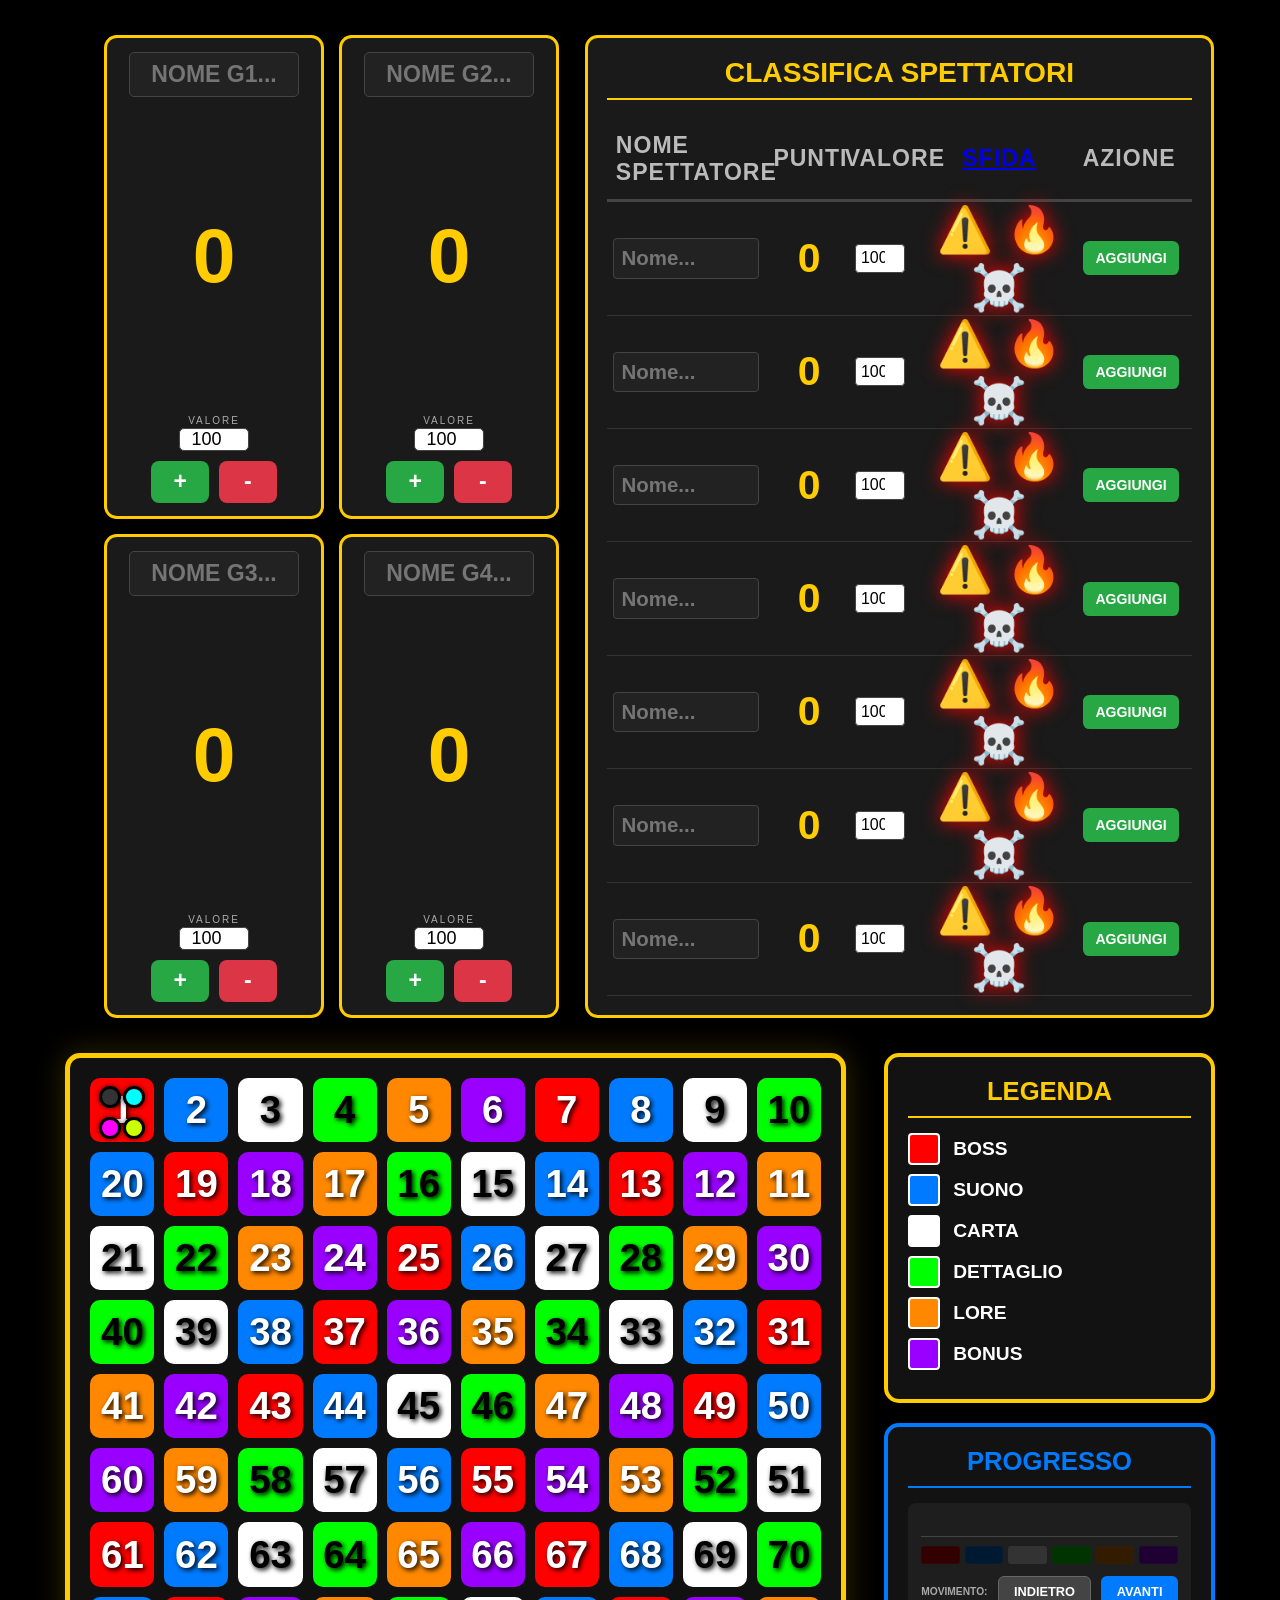
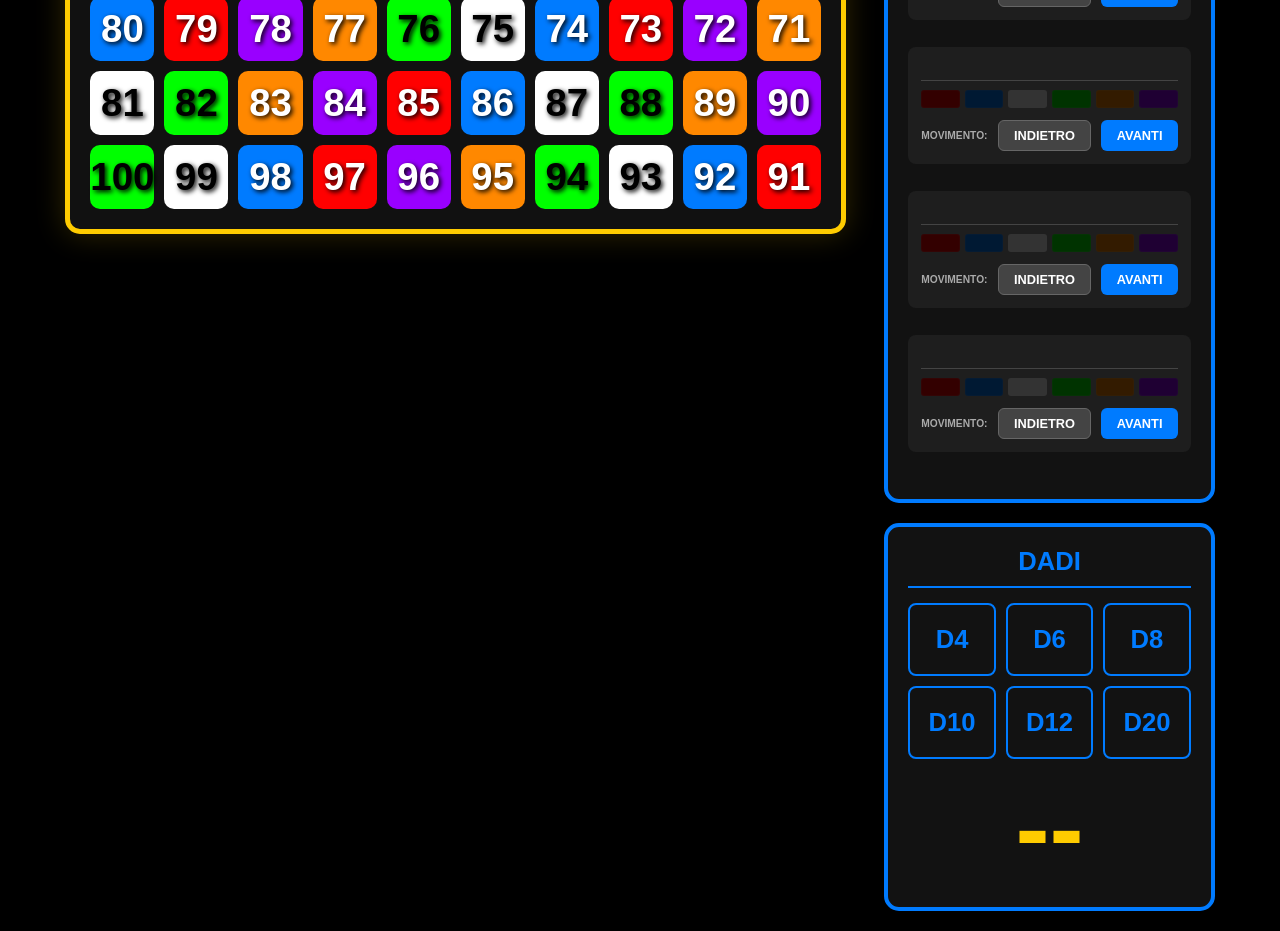
==== fase5.html @ 9b641a13 "FASE 5 1.0" ====
<!DOCTYPE html>
<html lang="en">
<head>
    <meta charset="UTF-8">
    <meta name="viewport" content="width=device-width, initial-scale=1.0">
    <title>Fase 5</title>
    <link rel="stylesheet" href="css/styles5.css">
</head>
<body style="
    /* 1. Zoomiamo l'immagine per dargli aria ai lati */
    background-size: 150%; 
    /* 2. Fissiamo l'immagine in BASSO così i personaggi non spariscono sotto il bordo */
    background-position: center bottom; 
    background-attachment: fixed; 
    background-repeat: no-repeat;
    background-color: #000;
    margin: 0; 
    padding: 0;
">
<div style="display: flex; justify-content: flex-start; align-items: flex-start; gap: 20px; margin: 0 auto; padding: 15px; width: 98%;">
    
     <div style="display: flex; justify-content: center; align-items: stretch; gap: 2vw; margin: 0 auto; width: 98%; padding-left: 5vw; padding-top: 20px;">
    
    <div style="display: grid; grid-template-columns: repeat(2, 1fr); gap: 15px; flex-shrink: 0;">
        <script>
            for(let i=1; i<=4; i++) {
                document.write(`
                    <div style="text-align: center; background: #1a1a1a; border: 0.3vw solid #ffcc00; padding: 1.5vh 1vw; border-radius: 1vw; width: 17vw; min-width: 220px; display: flex; flex-direction: column; justify-content: space-between; align-items: center; box-shadow: 0 0 15px rgba(0,0,0,0.5);">
                        
                        <div style="width: 100%;">
                            <input type="text" id="nomeG${i}" oninput="salvaNomi()" placeholder="NOME G${i}..." style="width: 90%; background: #222; color: #ffcc00; border: 1px solid #444; text-align: center; font-weight: bold; text-transform: uppercase; border-radius: 5px; padding: 8px; font-size: clamp(20px, 1.8vw, 36px);">
                        </div>
                        
                        <div id="punti${i}" style="font-size: clamp(50px, 6vw, 100px); color: #ffcc00; font-weight: bold; margin: 1vh 0;">0</div>
                        
                        <div style="width: 100%;">
                            <div style="color: #aaa; font-size: clamp(10px, 0.7vw, 16px); margin-bottom: 2px; letter-spacing: 2px;">VALORE</div>
                            <input type="number" id="val${i}" value="100" style="width: 5vw; min-width: 70px; font-size: clamp(18px, 1.3vw, 30px); text-align: center; margin-bottom: 10px; border-radius: 5px; border: 1px solid #444; background: white;">
                            
                            <div style="display: flex; justify-content: center; gap: 0.8vw;">
                                <button onclick="modificaPunti(${i}, 'piu')" style="background: #28a745; color: white; border: none; padding: 0.8vh 0; width: 4.5vw; min-width: 50px; cursor: pointer; font-size: clamp(18px, 1.8vw, 35px); font-weight: bold; border-radius: 8px;">+</button>
                                <button onclick="modificaPunti(${i}, 'meno')" style="background: #dc3545; color: white; border: none; padding: 0.8vh 0; width: 4.5vw; min-width: 50px; cursor: pointer; font-size: clamp(18px, 1.8vw, 35px); font-weight: bold; border-radius: 8px;">-</button>
                            </div>
                        </div>
                    </div>
                `);
            }
        </script>
    </div> 

<div style="background: #1a1a1a; border: 0.3vw solid #ffcc00; border-radius: 1vw; padding: 1.5vw; flex-grow: 1; font-family: sans-serif; box-shadow: 0 0 20px rgba(0,0,0,0.5); overflow: hidden; display: flex; flex-direction: column; margin-right: 2vw;">
        <div style="color: #ffcc00; font-size: clamp(22px, 2.2vw, 45px); font-weight: bold; text-align: center; margin-bottom: 2vh; border-bottom: 0.2vw solid #ffcc00; text-transform: uppercase; padding-bottom: 1vh;">
            Classifica Spettatori
        </div>
        
        <table style="width: 100%; color: white; border-collapse: collapse; table-layout: fixed;">
            <thead>
                <tr style="font-size: clamp(20px, 1.8vw, 32px); border-bottom: 3px solid #444; color: #bbb; text-transform: uppercase; letter-spacing: 1px;">
                    <th style="text-align: left; padding: 1.5vh 1vh; width: 35%;">NOME SPETTATORE</th>
                    <th style="text-align: center; width: 15%;">PUNTI</th>
                    <th style="text-align: center; width: 15%;">VALORE</th>
                    <th style="text-align: center; width: 35%;"><a href="trappola.html">SFIDA</a></th> 
                    <th style="text-align: right; padding-right: 1.5vw; width: 23%;">AZIONE</th>
                </tr>
            </thead>
            <tbody>
                <script>
                    for(let i=1; i<=7; i++) {
                        document.write(`
                            <tr style="border-bottom: 1px solid #333;">
                                <td style="padding: 1.2vh 0.5vw;">
                                    <input type="text" id="nomeS${i}" oninput="salvaNomi()" placeholder="Nome..." style="width: 95%; background: #222; color: white; border: 1px solid #444; padding: 0.8vh; font-weight: 900; border-radius: 0.3vw; font-size: clamp(18px, 1.6vw, 36px);">
                                </td>
                                <td id="puntiS${i}" style="text-align: center; font-weight: bold; color: #ffcc00; font-size: clamp(30px, 3.2vw, 65px); line-height: 1.2;">0</td>
                                <td style="text-align: center;">
                                    <input type="number" id="valS${i}" value="100" style="width: 70%; max-width: 100px; font-size: clamp(16px, 1.2vw, 26px); text-align: center; padding: 0.5vh; border-radius: 0.3vw; border: 1px solid #444; background: white; color: black;">
                                </td>
                               <td style="text-align: center;">
    <div style="display: flex; justify-content: center; gap: 1vw; padding: 5px 0; flex-wrap: wrap;">
        <span onclick="this.style.opacity='0.2'; this.style.filter='grayscale(1) shadow(0 0 0 transparent)';" 
                                          style="font-size: clamp(35px, 3.5vw, 65px); cursor: pointer; filter: drop-shadow(0 0 10px red); display: inline-block; transition: all 0.3s; line-height: 1;">
                                        ⚠️
                                    </span>
        <span onclick="this.style.opacity='0.2'; this.style.filter='grayscale(1) shadow(0 0 0 transparent)';" 
                                          style="font-size: clamp(35px, 3.5vw, 65px); cursor: pointer; filter: drop-shadow(0 0 10px red); display: inline-block; transition: all 0.3s; line-height: 1;">
                                        🔥
                                    </span>
        <span onclick="this.style.opacity='0.2'; this.style.filter='grayscale(1) shadow(0 0 0 transparent)';" 
                                          style="font-size: clamp(35px, 3.5vw, 65px); cursor: pointer; filter: drop-shadow(0 0 10px red); display: inline-block; transition: all 0.3s; line-height: 1;">
                                        ☠️
                                    </span>
    </div>
</td>
                                <td style="text-align: right; padding: 1vh 1vw 1vh 0;">
                                    <button onclick="modificaPuntiSpettatore(${i})" style="background: #28a745; color: white; border: none; padding: 1vh 0; cursor: pointer; font-weight: bold; font-size: clamp(14px, 1.1vw, 22px); border-radius: 0.5vw; width: 100%; max-width: 160px; transition: 0.2s;">
                                        AGGIUNGI
                                    </button>
                                </td>
                            </tr>
                        `);
                    }
                </script>
            </tbody>
        </table>
    </div>
</div>
</div>

<div class="main-wrapper">
    <div id="tabellone" class="container-labirinto"></div>

    <div class="sidebar-destra">
        <div class="box-stile legenda-box">
            <h2 style="color: #ffcc00; text-align: center; margin-bottom: 15px; border-bottom: 2px solid #ffcc00;">LEGENDA</h2>
            <div id="area-legenda"></div>
        </div>

        <div class="box-stile giocatori-box">
            <h2 style="color: #007bff; text-align: center; margin-bottom: 15px; border-bottom: 2px solid #007bff;">PROGRESSO</h2>
            <div id="area-progresso"></div>
        </div>

        <div class="box-stile dadi-box">
            <h2 style="color: #007bff; text-align: center; margin-bottom: 15px; border-bottom: 2px solid #007bff;">DADI</h2>
            <div class="grid-dadi">
                <button onclick="lanciaDado(4, this)" class="btn-dado">D4</button>
                <button onclick="lanciaDado(6, this)" class="btn-dado">D6</button>
                <button onclick="lanciaDado(8, this)" class="btn-dado">D8</button>
                <button onclick="lanciaDado(10, this)" class="btn-dado">D10</button>
                <button onclick="lanciaDado(12, this)" class="btn-dado">D12</button>
                <button onclick="lanciaDado(20, this)" class="btn-dado">D20</button>
            </div>
            <div id="risultato-dado" style="font-size: 80px; color: #ffcc00; text-align: center; margin-top: 10px;">--</div>
        </div>
    </div>
</div>

<div id="quiz-overlay">
    <div class="quiz-content">
        <h1 id="categoria-titolo">CATEGORIA</h1>
        <hr class="divider">
        
        <!-- TESTO DOMANDA -->
        <p id="testo-domanda" style="margin-bottom: 10px;"></p>
        
        <!-- RECINTO PER L'IMMAGINE: impedisce il collasso -->
        <div style="width: 100%; max-height: 50vh; display: flex; justify-content: center; align-items: center; overflow: hidden; margin-bottom: 15px;">
            <img id="immagine-domanda" src="" 
                 style="display:none; 
                        max-width: 100%; 
                        max-height: 50vh; 
                        object-fit: contain; 
                        border-radius: 8px; 
                        border: 2px solid #ffcc00;">
        </div>

        <!-- AREA RISPOSTA -->
        <div id="area-risposta" style="display:none; width: 100%; margin: 10px 0; font-weight: bold;"></div>

        <div class="quiz-footer">
            <button class="btn-mostra" onclick="mostraRisposta()">Mostra Risposta</button>
            <button class="btn-chiudi" onclick="chiudiQuiz()">Chiudi</button>
        </div>
    </div>
</div>

<div></div>
<div></div>
<div></div>
<script>
// --- 1. DATI E STATO INIZIALE ---
// Carica punti, nomi E posizioni salvate
let punteggi = JSON.parse(localStorage.getItem('puntiG')) || [0, 0, 0, 0];
let puntiSpettatori = JSON.parse(localStorage.getItem('puntiS')) || [0, 0, 0, 0, 0, 0, 0];
let nomiG = JSON.parse(localStorage.getItem('nomiG')) || ["", "", "", ""];
let nomiS = JSON.parse(localStorage.getItem('nomiS')) || ["", "", "", "", "", "", ""];
let posizioniAttuali = JSON.parse(localStorage.getItem('posTabellone')) || { 1: 1, 2: 1, 3: 1, 4: 1 };

const categorie = [
    { nome: 'BOSS', colore: '#ff0000', classe: 'cat-storia' },
    { nome: 'SUONO', colore: '#007bff', classe: 'cat-boss' },
    { nome: 'CARTA', colore: '#ffffff', classe: 'cat-oggetti' },
    { nome: 'DETTAGLIO', colore: '#00ff00', classe: 'cat-mappe' },
    { nome: 'LORE', colore: '#ff8800', classe: 'cat-lore' },
    { nome: 'BONUS', colore: '#9900ff', classe: 'cat-bonus' }
];

const coloriPedine = {
    1: '#333333', // Grigio scuro
    2: '#00ffff', // Ciano
    3: '#ff00ff', // Magenta
    4: '#ccff00'  // Lime
};

const databaseDomande = {
    // Casella 1: Categoria generica (mostrerà immagini/1.jpg)
    1: { q: "Chi è questo personaggio?", a: "Makoto Yuki" }, 

    // Casella 2: Categoria SUONO (riprodurrà audio/2.mp3)
    2: { q: "", a: "Street Fighter", audio: "audio/sf.mp3" },

    // Esempio con percorso personalizzato (se non vuoi usare i numeri)
    3: { q: "Chi è il cane?", a: "Koromaru", img: "immagini/koro.jpg" },
    
    // Casella 4: Altro suono specifico
    4: { q: "", a: "Your Name", img: "immagini/yn.PNG" },
    5: { q: "Cosa senti?", a: "Effetto Evoker", audio: "audio/evoker.mp3" },
    6: { q: "Cosa senti?", a: "Effetto Evoker", audio: "audio/evoker.mp3" },
    7: { q: "Cosa senti?", a: "Effetto Evoker", audio: "audio/evoker.mp3" },
    8: { q: "", a: "Overwatch", audio: "audio/hanzo.mp3" },
    9: { q: "Cosa senti?", a: "Effetto Evoker", audio: "audio/evoker.mp3" },
    10: { q: "", a: "La città Incantata", img: "immagini/incantata.PNG" },
    11: { q: "Cosa senti?", a: "Effetto Evoker", audio: "audio/evoker.mp3" },
    12: { q: "Cosa senti?", a: "Effetto Evoker", audio: "audio/evoker.mp3" },
    13: { q: "Cosa senti?", a: "Effetto Evoker", audio: "audio/evoker.mp3" },
    14: { q: "", a: "Fortnite", audio: "audio/fortnite.mp3" },
    15: { q: "Cosa senti?", a: "Effetto Evoker", audio: "audio/evoker.mp3" },
    16: { q: "", a: "Batman Arkham", img: "immagini/arkham.PNG" },
    17: { q: "Cosa senti?", a: "Effetto Evoker", audio: "audio/evoker.mp3" },
    18: { q: "Cosa senti?", a: "Effetto Evoker", audio: "audio/evoker.mp3" },
    19: { q: "Cosa senti?", a: "Effetto Evoker", audio: "audio/evoker.mp3" },
    20: { q: "", a: "Re:Zero", audio: "audio/zero.mp3" },
    21: { q: "", a: "Re:Zero", audio: "audio/zero.mp3" },
    22: { q: "", a: "Jujutsu Kaisen", img: "immagini/jj.PNG" },
    23: { q: "", a: "Re:Zero", audio: "audio/zero.mp3" },
    24: { q: "", a: "Re:Zero", audio: "audio/zero.mp3" },
    25: { q: "", a: "Re:Zero", audio: "audio/zero.mp3" },
    26: { q: "", a: "Dragonball", audio: "audio/tp.mp3" },
    27: { q: "", a: "Dragonball", audio: "audio/tp.mp3" },
    28: { q: "", a: "The Last of Us", img: "immagini/tlou2.PNG" },
    29: { q: "", a: "Dragonball", audio: "audio/tp.mp3" },
    30: { q: "", a: "Dragonball", audio: "audio/tp.mp3" },
    31: { q: "", a: "Dragonball", audio: "audio/tp.mp3" },
    32: { q: "", a: "Naruto", audio: "audio/naruto2.mp3" },
    33: { q: "", a: "Naruto", audio: "audio/naruto2.mp3" },
    34: { q: "", a: "Baldur's Gate 3", img: "immagini/bg3.PNG" },
    35: { q: "", a: "Naruto", audio: "audio/naruto2.mp3" },
    36: { q: "", a: "Naruto", audio: "audio/naruto2.mp3" },
    37: { q: "", a: "Naruto", audio: "audio/naruto2.mp3" },
    38: { q: "", a: "World of Warcraft", audio: "audio/wow2.mp3" },
    39: { q: "", a: "World of Warcraft", audio: "audio/wow2.mp3" },
    40: { q: "", a: "Ghost of Tsushima", img: "immagini/ghost.PNG" },
    41: { q: "", a: "World of Warcraft", audio: "audio/wow2.mp3" },
    42: { q: "", a: "World of Warcraft", audio: "audio/wow2.mp3" },
    43: { q: "", a: "World of Warcraft", audio: "audio/wow2.mp3" },
    44: { q: "", a: "One Piece", audio: "audio/op2.mp3" },
    45: { q: "", a: "One Piece", audio: "audio/op2.mp3" },
    46: { q: "", a: "Elden Ring", img: "immagini/ring.PNG" },
    47: { q: "", a: "One Piece", audio: "audio/op2.mp3" },
    48: { q: "", a: "One Piece", audio: "audio/op2.mp3" },
    49: { q: "", a: "One Piece", audio: "audio/op2.mp3" },
    50: { q: "", a: "GTA: San Andreas", audio: "audio/gta.mp3" },
    51: { q: "", a: "GTA: San Andreas", audio: "audio/gta.mp3" },
    52: { q: "", a: "Toradora", img: "immagini/toradora.PNG" },
    53: { q: "", a: "GTA: San Andreas", audio: "audio/gta.mp3" },
    54: { q: "", a: "GTA: San Andreas", audio: "audio/gta.mp3" },
    55: { q: "", a: "GTA: San Andreas", audio: "audio/gta.mp3" },
    56: { q: "", a: "Neon Genesis Evangelion", audio: "audio/asuka.mp3" },
    57: { q: "", a: "Neon Genesis Evangelion", audio: "audio/asuka.mp3" },
    58: { q: "", a: "Neon Genesis Evangelion", audio: "audio/asuka.mp3" },
    59: { q: "", a: "Neon Genesis Evangelion", audio: "audio/asuka.mp3" },
    60: { q: "", a: "Neon Genesis Evangelion", audio: "audio/asuka.mp3" },
    61: { q: "", a: "Neon Genesis Evangelion", audio: "audio/asuka.mp3" },
    62: { q: "", a: "Honkai Star Rail", audio: "audio/hsr.mp3" },
    63: { q: "", a: "Honkai Star Rail", audio: "audio/hsr.mp3" },
    64: { q: "", a: "Honkai Star Rail", audio: "audio/hsr.mp3" },
    65: { q: "", a: "Honkai Star Rail", audio: "audio/hsr.mp3" },
    66: { q: "", a: "Honkai Star Rail", audio: "audio/hsr.mp3" },
    67: { q: "", a: "Honkai Star Rail", audio: "audio/hsr.mp3" },
    68: { q: "", a: "Pokémon", audio: "audio/pkmn.mp3" },
    69: { q: "", a: "Pokémon", audio: "audio/pkmn.mp3" },
    70: { q: "", a: "Pokémon", audio: "audio/pkmn.mp3" },
    71: { q: "", a: "Pokémon", audio: "audio/pkmn.mp3" },
    72: { q: "", a: "Pokémon", audio: "audio/pkmn.mp3" },
    73: { q: "", a: "Pokémon", audio: "audio/pkmn.mp3" },
    74: { q: "", a: "Spiderman", audio: "audio/spider.mp3" },
    75: { q: "", a: "Spiderman", audio: "audio/spider.mp3" },
    76: { q: "", a: "Spiderman", audio: "audio/spider.mp3" },
    77: { q: "", a: "Spiderman", audio: "audio/spider.mp3" },
    78: { q: "", a: "Spiderman", audio: "audio/spider.mp3" },
    79: { q: "", a: "Spiderman", audio: "audio/spider.mp3" },
    80: { q: "", a: "My Hero Academia", audio: "audio/hero2.mp3" },
    81: { q: "", a: "My Hero Academia", audio: "audio/hero2.mp3" },
    82: { q: "", a: "My Hero Academia", audio: "audio/hero2.mp3" },
    83: { q: "", a: "My Hero Academia", audio: "audio/hero2.mp3" },
    84: { q: "", a: "My Hero Academia", audio: "audio/hero2.mp3" },
    85: { q: "", a: "My Hero Academia", audio: "audio/hero2.mp3" },
    86: { q: "", a: "Demon Slayer", audio: "audio/demon2.mp3" },
    87: { q: "", a: "Demon Slayer", audio: "audio/demon2.mp3" },
    88: { q: "", a: "Demon Slayer", audio: "audio/demon2.mp3" },
    89: { q: "", a: "Demon Slayer", audio: "audio/demon2.mp3" },
    90: { q: "", a: "Demon Slayer", audio: "audio/demon2.mp3" },
    91: { q: "", a: "Demon Slayer", audio: "audio/demon2.mp3" },
    92: { q: "", a: "Attack on Titan", audio: "audio/aot2.mp3" },
    93: { q: "", a: "Attack on Titan", audio: "audio/aot2.mp3" },
    94: { q: "", a: "Attack on Titan", audio: "audio/aot2.mp3" },
    95: { q: "", a: "Attack on Titan", audio: "audio/aot2.mp3" },
    96: { q: "", a: "Attack on Titan", audio: "audio/aot2.mp3" },
    97: { q: "", a: "Attack on Titan", audio: "audio/aot2.mp3" },
    98: { q: "", a: "Assassin's Creed", audio: "audio/ac2.mp3" },
    
};

// --- 2. GENERAZIONE GRIGLIA ---
const tabellone = document.getElementById('tabellone');
const totaleCaselle = 100;
const colonne = 10;

if (tabellone) {
    for (let i = 0; i < totaleCaselle; i++) {
        let riga = Math.floor(i / colonne);
        let colPos = (riga % 2 === 0) ? (i % colonne) + 1 : colonne - (i % colonne);
        const tipo = categorie[i % categorie.length];
        
        const div = document.createElement('div');
        div.id = `casella-${i + 1}`; 
        div.className = `casella ${tipo.classe}`; 
        div.style.gridColumn = colPos;
        div.style.gridRow = riga + 1;
        div.style.position = 'relative';
        
        div.innerHTML = `
            <span>${i + 1}</span>
            <div class="pedine-container" id="pedine-c-${i + 1}" 
                 style="position: absolute; bottom: 0; left: 0; width: 100%; height: 100%; 
                        display: flex; align-items: flex-end; justify-content: center; 
                        flex-wrap: wrap; pointer-events: none; padding-bottom: 2px;">
            </div>`;

        div.onclick = function() { apriDomanda(this, i + 1, tipo.nome); };
        tabellone.appendChild(div);
    }
}

// --- 3. GENERAZIONE LEGENDA E PROGRESSO ---
const areaLegenda = document.getElementById('area-legenda');
if (areaLegenda) {
    areaLegenda.innerHTML = ""; 
    categorie.forEach(c => {
        areaLegenda.innerHTML += `
            <div class="legenda-item">
                <div class="legenda-color-box" style="background: ${c.colore};"></div>
                <span>${c.nome}</span>
            </div>`;
    });
}

const areaProgresso = document.getElementById('area-progresso');
if (areaProgresso) {
    areaProgresso.innerHTML = ""; 
    for (let g = 1; g <= 4; g++) {
        let pHTML = `
            <div class="giocatore-container">
                <input type="text" id="nomeG${g}" value="${nomiG[g-1]}" class="giocatore-nome" oninput="salvaNomi()">
                <div style="display: flex; gap: 5px; margin-bottom: 12px;">`;
        
        categorie.forEach(c => {
            pHTML += `<div class="segmento-colore" 
                           style="background:${c.colore};" 
                           onclick="this.style.filter = (this.style.filter == 'brightness(1)') ? 'brightness(0.2)' : 'brightness(1)'">
                      </div>`;
        });

        pHTML += `</div>
                <div style="display: flex; align-items: center; justify-content: space-between; gap: 10px;">
                    <span style="color: #aaa; font-size: clamp(10px, 0.8vw, 18px); font-weight: bold; text-transform: uppercase;">Movimento:</span>
                    <div style="display: flex; gap: 10px;">
                        <button class="btn-nav" onclick="muoviGiocatore(${g}, -1)" style="background: #444; color: white; border: 1px solid #666;">INDIETRO</button>
                        <button class="btn-nav" onclick="muoviGiocatore(${g}, 1)" style="background: #007bff; color: white; border: none;">AVANTI</button>
                    </div>
                </div>
            </div>`;
        areaProgresso.innerHTML += pHTML;
    }
}

// --- 4. FUNZIONI LOGICHE, MOVIMENTO E SALVATAGGIO ---
function salvaNomi() {
    for(let i=1; i<=4; i++) {
        let el = document.getElementById('nomeG' + i);
        if(el) nomiG[i-1] = el.value;
    }
    for(let i=1; i<=7; i++) {
        let el = document.getElementById('nomeS' + i);
        if(el) nomiS[i-1] = el.value;
    }
    localStorage.setItem('nomiG', JSON.stringify(nomiG));
    localStorage.setItem('nomiS', JSON.stringify(nomiS));
}

function muoviGiocatore(player, passi) {
    let nuovaPos = posizioniAttuali[player] + passi;
    if (nuovaPos > 100) nuovaPos = 100;
    if (nuovaPos < 1) nuovaPos = 1;
    
    posizioniAttuali[player] = nuovaPos;
    localStorage.setItem('posTabellone', JSON.stringify(posizioniAttuali));
    disegnaPedina(player, nuovaPos);
}

function disegnaPedina(player, casellaNum) {
    const container = document.getElementById(`pedine-c-${casellaNum}`);
    if (container) {
        const vecchiaP = document.getElementById(`pedina-player-${player}`);
        if (vecchiaP) vecchiaP.remove();

        const div = document.createElement('div');
        div.className = `pedina p${player}`;
        div.id = `pedina-player-${player}`;
        
        div.style.width = '1.7vw';
        div.style.height = '1.7vw';
        div.style.minWidth = '22px';
        div.style.minHeight = '22px';
        div.style.backgroundColor = coloriPedine[player];
        div.style.borderRadius = '50%';
        div.style.border = '3px solid black'; 
        div.style.display = 'inline-block';
        div.style.margin = '1px';
        div.style.boxShadow = '0 0 5px rgba(0,0,0,0.7)';
        
        container.appendChild(div);
    }
}

// --- 5. INIZIALIZZAZIONE UNIFICATA ---
window.onload = function() {
    // Carica dati Giocatori (Punti, Nomi e Pedine)
    for(let i=1; i<=4; i++) {
        if(document.getElementById('punti' + i)) document.getElementById('punti' + i).innerText = punteggi[i-1];
        if(document.getElementById('nomeG' + i)) document.getElementById('nomeG' + i).value = nomiG[i-1];
        disegnaPedina(i, posizioniAttuali[i]);
    }
    // Carica dati Spettatori
    for(let i=1; i<=7; i++) {
        if(document.getElementById('puntiS' + i)) document.getElementById('puntiS' + i).innerText = puntiSpettatori[i-1];
        if(document.getElementById('nomeS' + i)) document.getElementById('nomeS' + i).value = nomiS[i-1];
    }
};

// --- 6. EXTRA (PUNTI, DADI, QUIZ) ---
function modificaPunti(numGiocatore, operazione) {
    let valore = parseInt(document.getElementById('val' + numGiocatore).value) || 0;
    punteggi[numGiocatore - 1] += (operazione === 'piu' ? valore : -valore);
    document.getElementById('punti' + numGiocatore).innerText = punteggi[numGiocatore - 1];
    localStorage.setItem('puntiG', JSON.stringify(punteggi));
}

function modificaPuntiSpettatore(num) {
    let valore = parseInt(document.getElementById('valS' + num).value) || 0;
    puntiSpettatori[num-1] += valore;
    document.getElementById('puntiS' + num).innerText = puntiSpettatori[num-1];
    localStorage.setItem('puntiS', JSON.stringify(puntiSpettatori));
}

function lanciaDado(facce, elemento) {
    // Gestione oscuramento: se clicco, aggiunge o toglie la classe 'oscurato'
    if (elemento) {
        elemento.classList.toggle('oscurato');
        
        // Se il dado è appena stato oscurato, non lanciare il numero (opzionale)
        if (elemento.classList.contains('oscurato')) {
            return; 
        }
    }

    const display = document.getElementById('risultato-dado');
    if (!display) return;
    
    display.innerText = "...";
    setTimeout(() => {
        const risultato = Math.floor(Math.random() * facce) + 1;
        display.innerText = risultato;
        display.style.color = (risultato === facce) ? "#00ff00" : (risultato === 1) ? "#ff0000" : "#ffcc00";
    }, 150);
}

let audioCorrente = null; 

function apriDomanda(elemento, numero, categoria) {
    if (elemento) elemento.classList.add('visitata');

    let dati = databaseDomande[numero] || { 
        q: "Domanda n. " + numero, 
        a: "Risposta non inserita",
        img: null,
        audio: null
    };

    document.getElementById('categoria-titolo').innerText = categoria;
    const txtDomanda = document.getElementById('testo-domanda');
    txtDomanda.innerText = dati.q;

    // Reset elementi
    const vecchioPlayer = document.getElementById('audio-player-container');
    if (vecchioPlayer) vecchioPlayer.remove();
    const imgElement = document.getElementById('immagine-domanda');
    if (imgElement) imgElement.style.display = 'none';

    // Logica SUONO
    if (categoria.toUpperCase() === "SUONO") {
        const percorsoAudio = dati.audio || `audio/${numero}.mp3`;
        const audioContainer = document.createElement('div');
        audioContainer.id = 'audio-player-container';
        audioContainer.innerHTML = `<audio id="quiz-audio" controls autoplay style="width:100%; margin-top:20px;"><source src="${percorsoAudio}" type="audio/mpeg"></audio>`;
        txtDomanda.after(audioContainer);
        audioCorrente = document.getElementById('quiz-audio');
    } 
    // Logica ALTRE (Immagini)
    else {
        if (imgElement) {
            imgElement.src = dati.img || `immagini/${numero}.jpg`;
            imgElement.style.display = 'block';
            imgElement.onerror = function() { this.style.display = 'none'; };
        }
    }

    const areaRisposta = document.getElementById('area-risposta');
    areaRisposta.innerText = dati.a;
    areaRisposta.style.display = 'none';
    document.getElementById('quiz-overlay').style.display = 'flex';
}

function mostraRisposta() {
    document.getElementById('area-risposta').style.display = 'block';
}

function chiudiQuiz() {
    document.getElementById('quiz-overlay').style.display = 'none';
    if (audioCorrente) {
        audioCorrente.pause();
        audioCorrente.currentTime = 0;
    }
}
</script>
</body>
</html>
---- css/styles5.css ----
* { box-sizing: border-box; margin: 0; padding: 0; }
body { 
    background: #050505; 
    color: white; 
    font-family: 'Segoe UI', Tahoma, Geneva, Verdana, sans-serif;
    overflow-x: hidden;
    min-height: 100vh;
}

/* CONTENITORE PADRE: Impedisce sovrapposizioni */
.main-wrapper {
    display: flex;
    justify-content: center; /* Centra tutto il blocco */
    align-items: flex-start;
    gap: 3vw;                /* Crea lo spazio tra griglia e classifica */
    width: 90%;              /* Non 100%, così lo sfondo respira ai lati */
    margin: 0 auto;          /* Centra il blocco nella pagina */
    padding: 20px;
}

/* GRIGLIA: Occupazione fissa del 70% della larghezza */
.container-labirinto {
    flex: 0 0 70%; 
    display: grid;
    grid-template-columns: repeat(10, 1fr);
    gap: 10px;
    background: #111;
    padding: 20px;
    border: 5px solid #ffcc00;
    border-radius: 15px;
    box-shadow: 0 0 30px rgba(255, 204, 0, 0.2);
}

/* CASELLA: Quadrata e colorata */
.casella {
    aspect-ratio: 1 / 1;
    display: flex;
    justify-content: center;
    align-items: center;
    font-weight: 900;
    /* Font fluido: scala tra 16px e 60px in base allo schermo */
    font-size: clamp(16px, 3vw, 60px); 
    border-radius: 10px;
    cursor: pointer;
    color: white;
    text-shadow: 2px 2px 5px rgba(0,0,0,1);
}

/* COLORI CATEGORIE (FORZATI) */
.cat-storia { background-color: #ff0000 !important; }
.cat-boss { background-color: #007bff !important; }
.cat-oggetti { background-color: #ffffff !important; color: black !important; }
.cat-mappe { background-color: #00ff00 !important; color: black !important; }
.cat-lore { background-color: #ff8800 !important; }
.cat-bonus { background-color: #9900ff !important; }

/* SIDEBAR: Occupazione fissa del 28% della larghezza */
.sidebar-destra {
    flex: 0 0 28%;
    display: flex;
    flex-direction: column;
    gap: 20px;
}

.sidebar-destra h2 {
    font-size: clamp(18px, 2vw, 45px) !important;
    padding-bottom: 10px;
}

.box-stile {
    background: rgba(20, 20, 20, 0.9);
    border-radius: 15px;
    padding: 20px;
    width: 100%;
}

.legenda-box { border: 4px solid #ffcc00; }

.legenda-item {
    display: flex; 
    align-items: center; 
    gap: 1vw; 
    margin-bottom: 1vh; 
    color: white; 
    font-weight: bold;
    font-size: clamp(14px, 1.5vw, 35px); /* Testo legenda scala col 4K */
}

.legenda-color-box {
    width: clamp(20px, 2.5vw, 50px); 
    height: clamp(20px, 2.5vw, 50px); 
    border: 2px solid #fff; 
    border-radius: 4px;
    flex-shrink: 0;
}

.giocatori-box, .dadi-box { border: 4px solid #007bff; }

/* DADI: Layout a griglia pulito */
.grid-dadi {
    display: grid;
    grid-template-columns: repeat(3, 1fr);
    gap: 10px;
    margin-top: 15px;
}

.btn-dado {
    background: transparent;
    color: #007bff;
    border: 2px solid #007bff;
    /* Aumentato il padding per dare spazio al testo più grande */
    padding: 20px 10px; 
    font-weight: 900;
    /* Font fluido: parte da 20px e arriva fino a 45px su schermi grandi */
    font-size: clamp(20px, 2vw, 45px) !important;
    cursor: pointer;
    border-radius: 8px;
    transition: 0.3s;
    text-transform: uppercase;
    display: flex;
    justify-content: center;
    align-items: center;
}

.btn-dado:hover {
    background: #007bff;
    color: white;
    box-shadow: 0 0 15px rgba(0, 123, 255, 0.5);
}

/* RESPONSIVITÀ PER MONITOR PICCOLI */
@media (max-width: 1200px) {
    .main-wrapper { flex-direction: column; align-items: center; }
    .container-labirinto, .sidebar-destra { flex: 0 0 100%; width: 95vw; }
}

.giocatore-container {
    margin-bottom: 3vh; 
    background: rgba(255,255,255,0.05); 
    padding: 1vw; 
    border-radius: 8px;
}

.giocatore-nome {
    background:transparent; 
    border:none; 
    border-bottom:1px solid #444; 
    color:white; 
    font-weight:bold; 
    width:100%; 
    margin-bottom:1vh; 
    text-transform: uppercase;
    font-size: clamp(14px, 1.3vw, 30px);
}

.segmento-colore {
    flex:1; 
    height: clamp(15px, 2vh, 40px); /* Segmenti colorati più alti su 4K */
    border-radius: 3px; 
    filter: brightness(0.2); 
    cursor: pointer; 
    transition: 0.3s; 
    border: 1px solid rgba(255,255,255,0.1);
}

.btn-nav {
    padding: 0.8vh 1.2vw; 
    cursor: pointer; 
    border-radius: 6px; 
    font-weight: bold; 
    font-size: clamp(12px, 1vw, 25px);
    transition: 0.3s;
}

/* Risultato Dado Enorme */
#risultato-dado {
    font-size: clamp(50px, 8vw, 150px) !important;
    font-weight: bold;
}

#quiz-overlay {
    position: fixed;
    top: 0; left: 0;
    width: 100vw; 
    height: 100vh;
    background: rgba(10, 10, 10, 0.99); /* Nero quasi totale */
    display: none;
    flex-direction: column;
    justify-content: center;
    align-items: center;
    z-index: 100000;
}

#categoria-titolo {
    color: #ffcc00;
    font-family: 'Georgia', serif;
    font-size: 8vw; /* TESTO ENORME */
    letter-spacing: 1vw;
    margin: 0;
    text-transform: uppercase;
    text-shadow: 4px 4px 10px rgba(0,0,0,0.8);
}

#testo-domanda {
    color: #ffffff;
    font-size: 5vw; /* TESTO DOMANDA GIGANTE */
    line-height: 1.2;
    margin-bottom: 8vh;
    font-family: 'Verdana', sans-serif;
    padding: 0 5vw;
}

.quiz-footer {
    display: flex;
    gap: 5vw;
    justify-content: center;
    margin-top: auto; /* Fondamentale: lo ancora al fondo del contenitore */
    padding-bottom: 2vh;
}

#btn-mostra {
    background-color: #007bff;
    color: white;
    border: none;
    padding: 15px 30px;
    font-size: 18px;
    font-weight: bold;
    text-transform: uppercase;
    cursor: pointer;
    border-radius: 5px;
}

#btn-chiudi {
    background-color: #ffcc00;
    color: black;
    border: none;
    padding: 15px 30px;
    font-size: 18px;
    font-weight: bold;
    text-transform: uppercase;
    cursor: pointer;
    border-radius: 5px;
}

.quiz-content {
    width: 90vw;
    height: 95vh; /* Forza il contenuto a stare dentro l'altezza della TV */
    display: flex;
    flex-direction: column;
    justify-content: space-between; /* Spinge i bottoni in fondo e il titolo in alto */
    align-items: center;
    padding: 2vh 0;
}

.divider {
    width: 80%;
    border: 0;
    border-top: 0.5vw solid #ffcc00; /* Linea spessa e gialla */
    margin: 2vh auto 5vh auto;
}

#area-risposta {
    display: none;
    color: #ffcc00;
    font-family: 'Georgia', serif;
    font-size: 5vw; /* Dimensione grande ma non folle */
    font-weight: bold;
    
    /* LIMITI PER EVITARE IL TAGLIO DEI BOTTONI */
    max-height: 40vh; 
    overflow-y: auto; /* Se il testo è troppo lungo, crea una scrollbar interna invece di spingere giù tutto */
    
    width: 80%;
    margin: 2vh auto;
    padding: 20px;
    border: 0.3vw solid #ffcc00;
    background: rgba(255, 204, 0, 0.05);
    text-align: center;
}

.btn-mostra, .btn-chiudi {
    padding: 2vh 5vw;
    font-size: 3vw; /* PULSANTI ENORMI */
    font-weight: bold;
    text-transform: uppercase;
    cursor: pointer;
    border: none;
    border-radius: 1vw;
}

.btn-mostra { background-color: #007bff; color: white; box-shadow: 0 10px 30px rgba(0,123,255,0.4); }
.btn-chiudi { background-color: #ffcc00; color: black; box-shadow: 0 10px 30px rgba(255,204,0,0.4); }

.casella.visitata {
    background-image: none !important; /* Toglie eventuale colore di sfondo */
    background-color: #111 !important; /* Colore scurissimo di base */
    border-color: #444 !important;
    cursor: default;
}

.btn-dado.oscurato {
    filter: grayscale(1) brightness(0.2) !important;
    border-color: #444 !important;
    color: #444 !important;
    box-shadow: none !important;
}

.casella.visitata span {
    filter: grayscale(1) brightness(0.5);
    opacity: 0.5;
}

.casella.visitata .pedine-container {
    filter: none !important;
    opacity: 1 !important;
    z-index: 10; /* Le tiene sopra l'oscuramento */
}

#immagine-domanda {
    width: 100%;
    height: auto;
    object-fit: contain; /* Mantiene le proporzioni senza tagliare l'immagine */
}
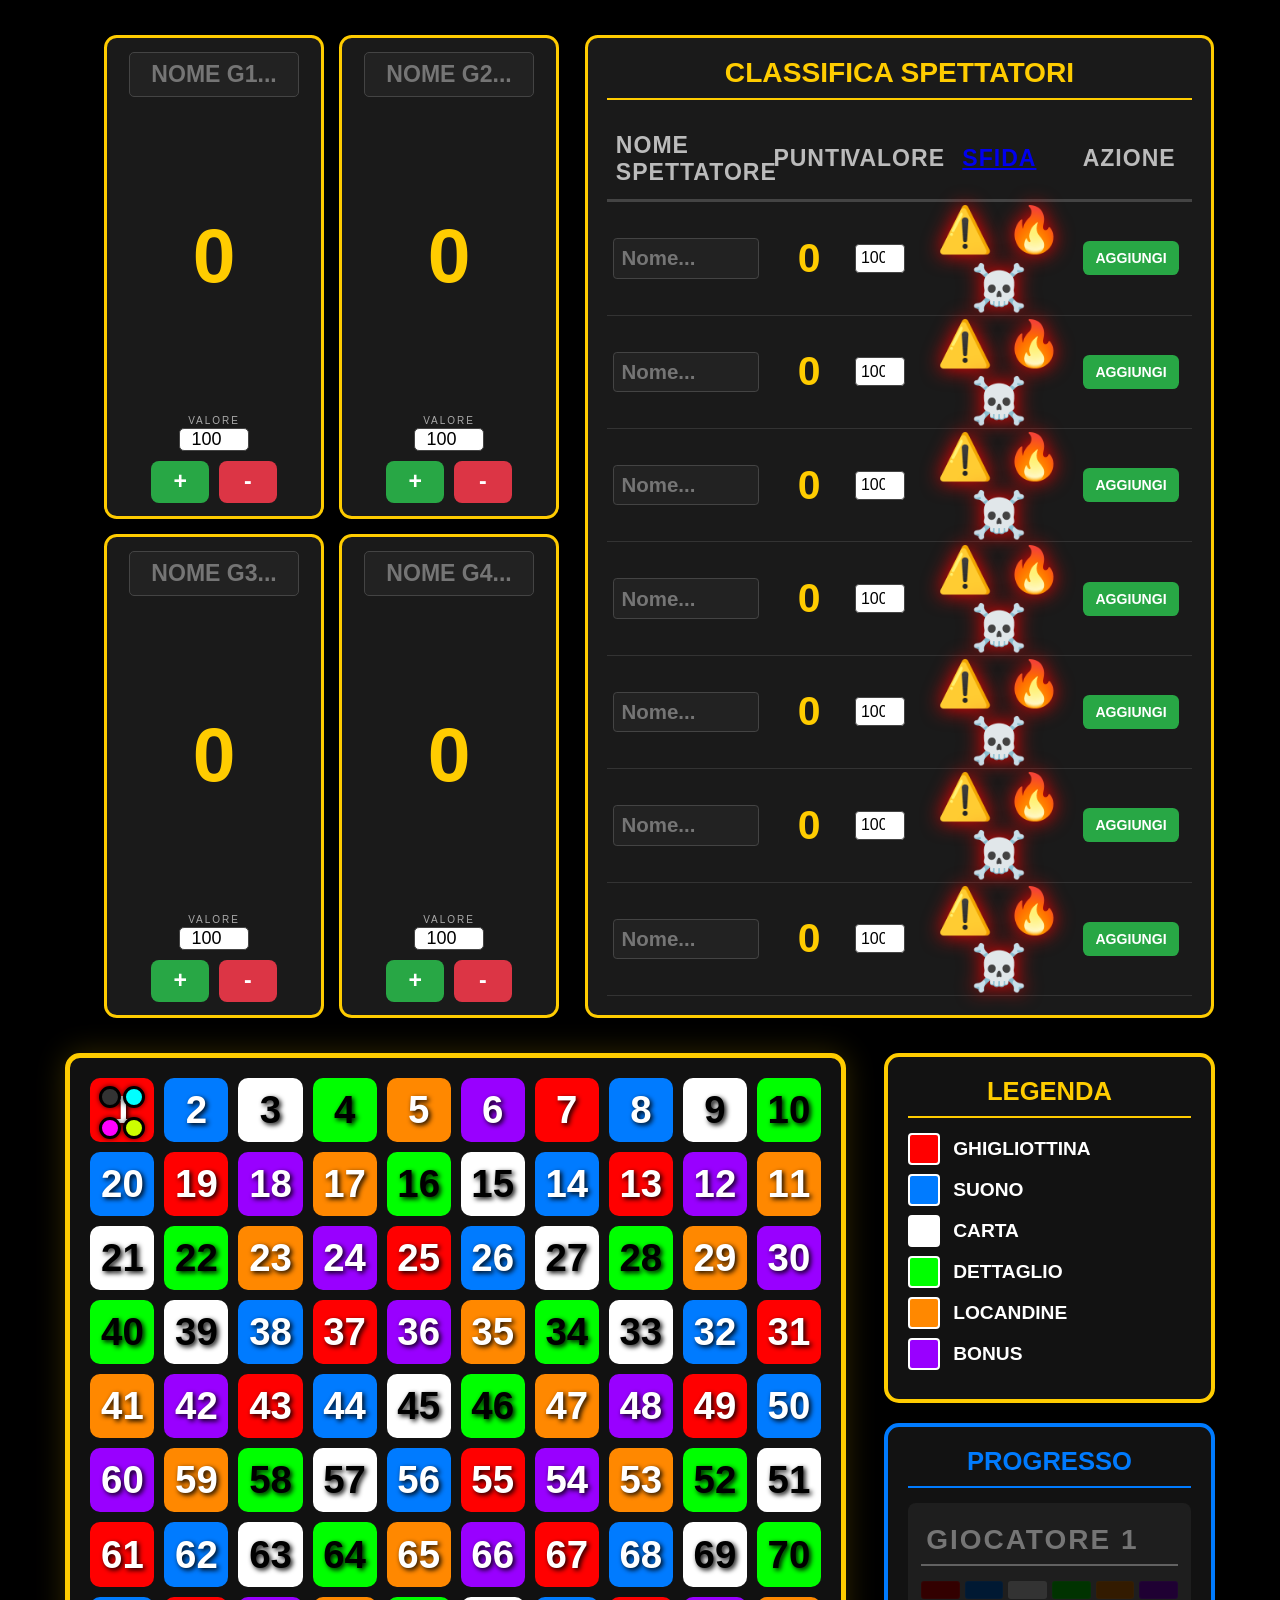
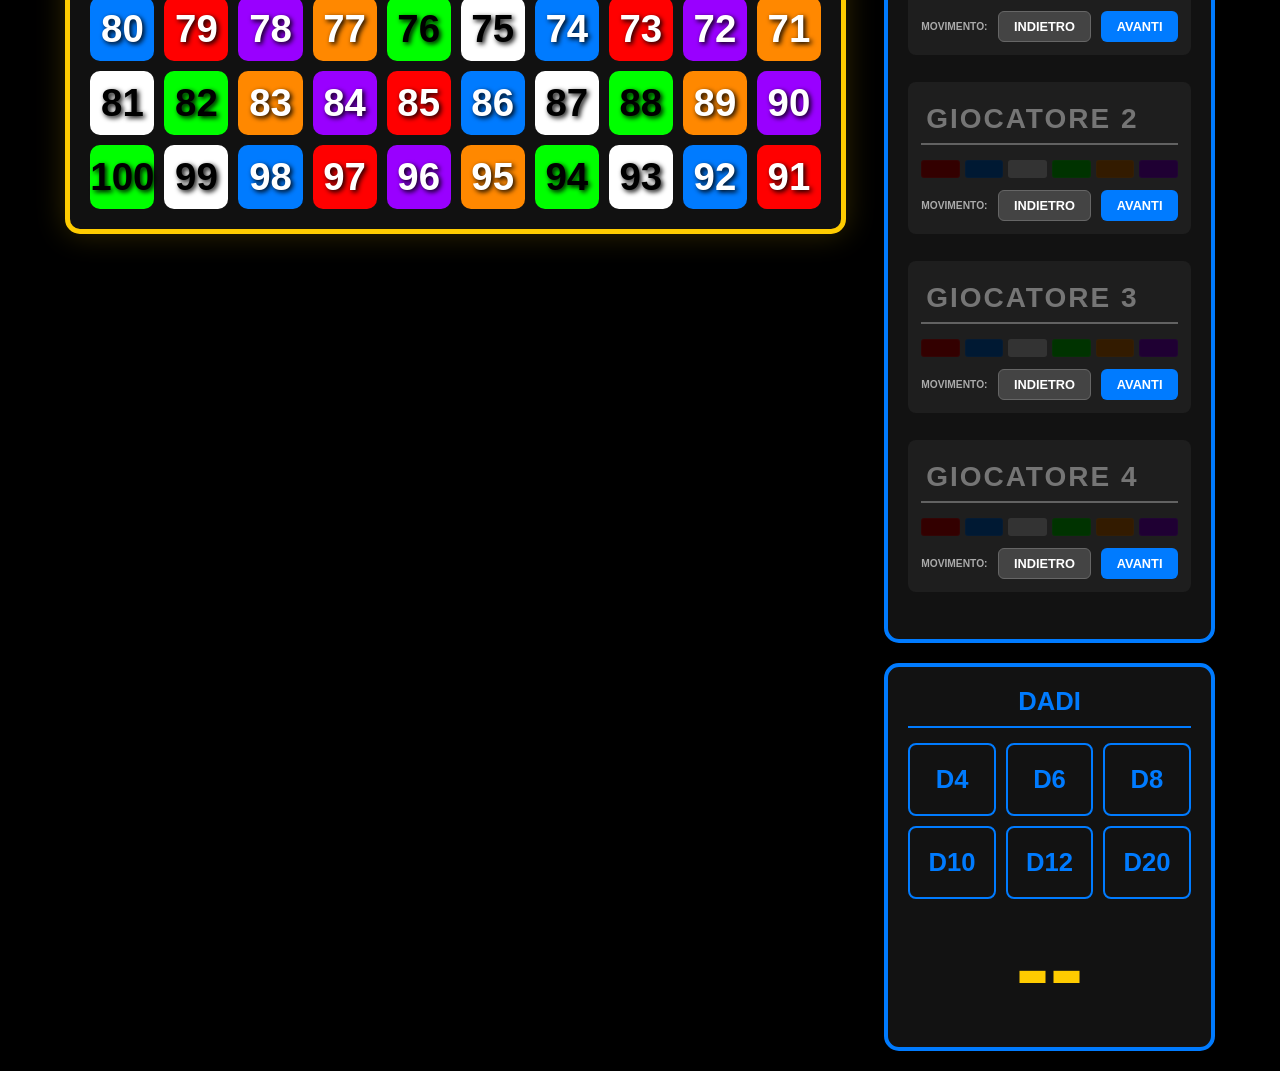
==== commit de6815e3: "FASE 5 3.0" ====
--- a/fase5.html
+++ b/fase5.html
@@ -177,11 +177,11 @@
 let posizioniAttuali = JSON.parse(localStorage.getItem('posTabellone')) || { 1: 1, 2: 1, 3: 1, 4: 1 };
 
 const categorie = [
-    { nome: 'BOSS', colore: '#ff0000', classe: 'cat-storia' },
+    { nome: 'GHIGLIOTTINA', colore: '#ff0000', classe: 'cat-storia' },
     { nome: 'SUONO', colore: '#007bff', classe: 'cat-boss' },
     { nome: 'CARTA', colore: '#ffffff', classe: 'cat-oggetti' },
     { nome: 'DETTAGLIO', colore: '#00ff00', classe: 'cat-mappe' },
-    { nome: 'LORE', colore: '#ff8800', classe: 'cat-lore' },
+    { nome: 'LOCANDINE', colore: '#ff8800', classe: 'cat-lore' },
     { nome: 'BONUS', colore: '#9900ff', classe: 'cat-bonus' }
 ];
 
@@ -194,111 +194,112 @@
 
 const databaseDomande = {
     // Casella 1: Categoria generica (mostrerà immagini/1.jpg)
-    1: { q: "Chi è questo personaggio?", a: "Makoto Yuki" }, 
+    1: { q: "Giungla - Torri - QWER", a: "League of Legends" }, 
 
     // Casella 2: Categoria SUONO (riprodurrà audio/2.mp3)
     2: { q: "", a: "Street Fighter", audio: "audio/sf.mp3" },
 
     // Esempio con percorso personalizzato (se non vuoi usare i numeri)
-    3: { q: "Chi è il cane?", a: "Koromaru", img: "immagini/koro.jpg" },
+    3: { q: "", a: "2600 / Phyrexian Praetor", img: "immagini/carta1.PNG" },
     
     // Casella 4: Altro suono specifico
     4: { q: "", a: "Your Name", img: "immagini/yn.PNG" },
-    5: { q: "Cosa senti?", a: "Effetto Evoker", audio: "audio/evoker.mp3" },
-    6: { q: "Cosa senti?", a: "Effetto Evoker", audio: "audio/evoker.mp3" },
-    7: { q: "Cosa senti?", a: "Effetto Evoker", audio: "audio/evoker.mp3" },
+    5: { q: "", a: "Dunkirk", img: "immagini/dunkirk.PNG" },
+    6: { q: "",  a: "" },
+    7: { q: "Carte - Re - Mastino", a: "Clash Royale" },
     8: { q: "", a: "Overwatch", audio: "audio/hanzo.mp3" },
-    9: { q: "Cosa senti?", a: "Effetto Evoker", audio: "audio/evoker.mp3" },
+    9: { q: "", a: "lv 10 / 1C 1R", img: "immagini/carta2.PNG" },
     10: { q: "", a: "La città Incantata", img: "immagini/incantata.PNG" },
-    11: { q: "Cosa senti?", a: "Effetto Evoker", audio: "audio/evoker.mp3" },
-    12: { q: "Cosa senti?", a: "Effetto Evoker", audio: "audio/evoker.mp3" },
-    13: { q: "Cosa senti?", a: "Effetto Evoker", audio: "audio/evoker.mp3" },
+    11: { q: "", a: "Shameless", img: "immagini/sham.PNG" },
+    12: { q: "",  a: "" },
+    13: { q: "Cubi - Sandbox - Diamante", a: "Minecraft" }, 
     14: { q: "", a: "Fortnite", audio: "audio/fortnite.mp3" },
-    15: { q: "Cosa senti?", a: "Effetto Evoker", audio: "audio/evoker.mp3" },
+    15: { q: "", a: "2400/ 3", img: "immagini/carta3.PNG" },
     16: { q: "", a: "Batman Arkham", img: "immagini/arkham.PNG" },
-    17: { q: "Cosa senti?", a: "Effetto Evoker", audio: "audio/evoker.mp3" },
-    18: { q: "Cosa senti?", a: "Effetto Evoker", audio: "audio/evoker.mp3" },
-    19: { q: "Cosa senti?", a: "Effetto Evoker", audio: "audio/evoker.mp3" },
+    17: { q: "", a: "Lucifer", img: "immagini/lucifer.PNG" },
+    18: { q: "",  a: "" },
+    19: { q: "Pugnale - Rewind - Deserto", a: "Prince of Persia" }, 
     20: { q: "", a: "Re:Zero", audio: "audio/zero.mp3" },
-    21: { q: "", a: "Re:Zero", audio: "audio/zero.mp3" },
+    21: { q: "", a: "8/ pay 2 life", img: "immagini/carta4.PNG" },
     22: { q: "", a: "Jujutsu Kaisen", img: "immagini/jj.PNG" },
-    23: { q: "", a: "Re:Zero", audio: "audio/zero.mp3" },
-    24: { q: "", a: "Re:Zero", audio: "audio/zero.mp3" },
-    25: { q: "", a: "Re:Zero", audio: "audio/zero.mp3" },
+    23: { q: "", a: "Parasite", img: "immagini/parasite.PNG" },
+    24: { q: "",  a: "" },
+    25: { q: "Cozy - Diana - Nintendo", a: "Animal Crossing" }, 
     26: { q: "", a: "Dragonball", audio: "audio/tp.mp3" },
-    27: { q: "", a: "Dragonball", audio: "audio/tp.mp3" },
+    27: { q: "", a: "2000/ 3", img: "immagini/carta5.PNG" },
     28: { q: "", a: "The Last of Us", img: "immagini/tlou2.PNG" },
     29: { q: "", a: "Dragonball", audio: "audio/tp.mp3" },
-    30: { q: "", a: "Dragonball", audio: "audio/tp.mp3" },
-    31: { q: "", a: "Dragonball", audio: "audio/tp.mp3" },
+    30: { q: "",  a: "" },
+    31: { q: "Rosso - Tubo - Mamma", a: "Super Mario" }, 
     32: { q: "", a: "Naruto", audio: "audio/naruto2.mp3" },
-    33: { q: "", a: "Naruto", audio: "audio/naruto2.mp3" },
+    33: { q: "", a: "Psychic/ 8", img: "immagini/carta6.PNG" },
     34: { q: "", a: "Baldur's Gate 3", img: "immagini/bg3.PNG" },
-    35: { q: "", a: "Naruto", audio: "audio/naruto2.mp3" },
-    36: { q: "", a: "Naruto", audio: "audio/naruto2.mp3" },
-    37: { q: "", a: "Naruto", audio: "audio/naruto2.mp3" },
+    35: { q: "", a: "Midsommar", img: "immagini/mid.PNG" },
+    36: { q: "",  a: "" },
+    37: { q: "Guerra - Spazio - Char", a: "Gundam" }, 
     38: { q: "", a: "World of Warcraft", audio: "audio/wow2.mp3" },
-    39: { q: "", a: "World of Warcraft", audio: "audio/wow2.mp3" },
+    39: { q: "", a: "2/ Spirit", img: "immagini/carta7.PNG" },
     40: { q: "", a: "Ghost of Tsushima", img: "immagini/ghost.PNG" },
-    41: { q: "", a: "World of Warcraft", audio: "audio/wow2.mp3" },
-    42: { q: "", a: "World of Warcraft", audio: "audio/wow2.mp3" },
-    43: { q: "", a: "World of Warcraft", audio: "audio/wow2.mp3" },
+    41: { q: "", a: "Il Silenzio degli Innocenti", img: "immagini/silenzio.PNG" },
+    42: { q: "",  a: "" },
+    43: { q: "Guerra - Spazio - Char", a: "Gundam" },
     44: { q: "", a: "One Piece", audio: "audio/op2.mp3" },
-    45: { q: "", a: "One Piece", audio: "audio/op2.mp3" },
+    45: { q: "", a: "4100/ Elf Noble", img: "immagini/carta8.PNG" },
     46: { q: "", a: "Elden Ring", img: "immagini/ring.PNG" },
-    47: { q: "", a: "One Piece", audio: "audio/op2.mp3" },
-    48: { q: "", a: "One Piece", audio: "audio/op2.mp3" },
-    49: { q: "", a: "One Piece", audio: "audio/op2.mp3" },
+    47: { q: "", a: "Shutter Island", img: "immagini/island.PNG" },
+    48: { q: "",  a: "" },
+    49: { q: "Psicologia - Aula - Waifu", a: "Classroom of the Elite" },
     50: { q: "", a: "GTA: San Andreas", audio: "audio/gta.mp3" },
-    51: { q: "", a: "GTA: San Andreas", audio: "audio/gta.mp3" },
+    51: { q: "", a: "Vento / 7", img: "immagini/carta9.PNG" },
     52: { q: "", a: "Toradora", img: "immagini/toradora.PNG" },
-    53: { q: "", a: "GTA: San Andreas", audio: "audio/gta.mp3" },
-    54: { q: "", a: "GTA: San Andreas", audio: "audio/gta.mp3" },
-    55: { q: "", a: "GTA: San Andreas", audio: "audio/gta.mp3" },
+    53: { q: "", a: "Pretty Little Liars ", img: "immagini/pll.PNG" },
+    54: { q: "",  a: "" },
+    55: { q: "Sport - Salto - Arancione", a: "Haikyuu" },
     56: { q: "", a: "Neon Genesis Evangelion", audio: "audio/asuka.mp3" },
     57: { q: "", a: "Neon Genesis Evangelion", audio: "audio/asuka.mp3" },
-    58: { q: "", a: "Neon Genesis Evangelion", audio: "audio/asuka.mp3" },
-    59: { q: "", a: "Neon Genesis Evangelion", audio: "audio/asuka.mp3" },
-    60: { q: "", a: "Neon Genesis Evangelion", audio: "audio/asuka.mp3" },
-    61: { q: "", a: "Neon Genesis Evangelion", audio: "audio/asuka.mp3" },
+    58: { q: "", a: "Stardew Valley", img: "immagini/valley.PNG" },
+    59: { q: "", a: "Alien ", img: "immagini/alien.PNG" },
+    60: { q: "",  a: "" },
+    61: { q: "Slime - Toriyama - Fantasy", a: "Dragon Quest" },
     62: { q: "", a: "Honkai Star Rail", audio: "audio/hsr.mp3" },
-    63: { q: "", a: "Honkai Star Rail", audio: "audio/hsr.mp3" },
-    64: { q: "", a: "Honkai Star Rail", audio: "audio/hsr.mp3" },
-    65: { q: "", a: "Honkai Star Rail", audio: "audio/hsr.mp3" },
-    66: { q: "", a: "Honkai Star Rail", audio: "audio/hsr.mp3" },
-    67: { q: "", a: "Honkai Star Rail", audio: "audio/hsr.mp3" },
+    63: { q: "", a: "0 / 2", img: "immagini/carta10.PNG" },
+    64: { q: "", a: "Horizon Zero Dawn", img: "immagini/horizon.PNG" },
+    65: { q: "", a: "Scrubs ", img: "immagini/scrubs.PNG" },
+    66: { q: "",  a: "" },
+    67: { q: "Dodici - Cosmo - Oro", a: "Saint Seiya" },
     68: { q: "", a: "Pokémon", audio: "audio/pkmn.mp3" },
-    69: { q: "", a: "Pokémon", audio: "audio/pkmn.mp3" },
-    70: { q: "", a: "Pokémon", audio: "audio/pkmn.mp3" },
-    71: { q: "", a: "Pokémon", audio: "audio/pkmn.mp3" },
-    72: { q: "", a: "Pokémon", audio: "audio/pkmn.mp3" },
-    73: { q: "", a: "Pokémon", audio: "audio/pkmn.mp3" },
+    69: { q: "", a: "2300 / 3", img: "immagini/carta11.PNG" },
+    70: { q: "", a: "Death Note", img: "immagini/note.PNG" },
+    71: { q: "", a: "Fight Club ", img: "immagini/fc.PNG" },
+    72: { q: "",  a: "" },
+    73: { q: "Tamagotchi - Evoluzioni - Isekai", a: "Digimon" },
     74: { q: "", a: "Spiderman", audio: "audio/spider.mp3" },
-    75: { q: "", a: "Spiderman", audio: "audio/spider.mp3" },
-    76: { q: "", a: "Spiderman", audio: "audio/spider.mp3" },
-    77: { q: "", a: "Spiderman", audio: "audio/spider.mp3" },
-    78: { q: "", a: "Spiderman", audio: "audio/spider.mp3" },
-    79: { q: "", a: "Spiderman", audio: "audio/spider.mp3" },
+    75: { q: "", a: "Thunder / Phyrexian Angel", img: "immagini/carta12.PNG" },
+    76: { q: "", a: "Made in Abyss", img: "immagini/abyss.PNG" },
+    77: { q: "", a: "John Wick ", img: "immagini/jw.PNG" },
+    78: { q: "",  a: "" },
+    79: { q: "WWE - Mostri - Ramen", a: "Ultimate Muscle" },
     80: { q: "", a: "My Hero Academia", audio: "audio/hero2.mp3" },
-    81: { q: "", a: "My Hero Academia", audio: "audio/hero2.mp3" },
-    82: { q: "", a: "My Hero Academia", audio: "audio/hero2.mp3" },
-    83: { q: "", a: "My Hero Academia", audio: "audio/hero2.mp3" },
-    84: { q: "", a: "My Hero Academia", audio: "audio/hero2.mp3" },
-    85: { q: "", a: "My Hero Academia", audio: "audio/hero2.mp3" },
+    81: { q: "", a: "2 / 15", img: "immagini/carta13.PNG" },
+    82: { q: "", a: "Bakemonogatari", img: "immagini/bake.PNG" },
+    83: { q: "", a: "Peaky Blinders ", img: "immagini/pb.PNG" },
+    84: { q: "",  a: "" },
+    85: { q: "Mecha - Occhio - Politica", a: "Code Geass" },
     86: { q: "", a: "Demon Slayer", audio: "audio/demon2.mp3" },
-    87: { q: "", a: "Demon Slayer", audio: "audio/demon2.mp3" },
-    88: { q: "", a: "Demon Slayer", audio: "audio/demon2.mp3" },
-    89: { q: "", a: "Demon Slayer", audio: "audio/demon2.mp3" },
-    90: { q: "", a: "Demon Slayer", audio: "audio/demon2.mp3" },
-    91: { q: "", a: "Demon Slayer", audio: "audio/demon2.mp3" },
+    87: { q: "", a: "bestia-alata / 3", img: "immagini/carta14.PNG" },
+    88: { q: "", a: "God of War", img: "immagini/gow.PNG" },
+    89: { q: "", a: "Pulp Fiction", img: "immagini/pulp.PNG" },
+    90: { q: "",  a: "" },
+    91: { q: "Drakkar - Vendetta - Islanda", a: "Vinland Saga" },
     92: { q: "", a: "Attack on Titan", audio: "audio/aot2.mp3" },
-    93: { q: "", a: "Attack on Titan", audio: "audio/aot2.mp3" },
-    94: { q: "", a: "Attack on Titan", audio: "audio/aot2.mp3" },
-    95: { q: "", a: "Attack on Titan", audio: "audio/aot2.mp3" },
-    96: { q: "", a: "Attack on Titan", audio: "audio/aot2.mp3" },
-    97: { q: "", a: "Attack on Titan", audio: "audio/aot2.mp3" },
+    93: { q: "", a: "Fiend / 3", img: "immagini/carta15.PNG" },
+    94: { q: "", a: "Silent Hill 2", img: "immagini/sh.PNG" },
+    95: { q: "", a: "Truman Show", img: "immagini/show.PNG" },
+    96: { q: "",  a: "" },
+    97: { q: "Maggiordomo - Avventura - Angelina Jolie", a: "Tomb Rider" },
     98: { q: "", a: "Assassin's Creed", audio: "audio/ac2.mp3" },
-    
+    99: { q: "", a: "7 / 3", img: "immagini/carta16.PNG" },
+    100: { q: "", a: "Dead Space", img: "immagini/ds.PNG" },
 };
 
 // --- 2. GENERAZIONE GRIGLIA ---
@@ -349,15 +350,24 @@
 if (areaProgresso) {
     areaProgresso.innerHTML = ""; 
     for (let g = 1; g <= 4; g++) {
+        // Prendiamo il nome e forziamo il maiuscolo subito
+        let nomeVisualizzato = (nomiG[g-1] || "").toUpperCase();
+        
         let pHTML = `
             <div class="giocatore-container">
-                <input type="text" id="nomeG${g}" value="${nomiG[g-1]}" class="giocatore-nome" oninput="salvaNomi()">
+                <input type="text" 
+                       id="nomeG${g}" 
+                       value="${nomeVisualizzato}" 
+                       class="giocatore-nome" 
+                       oninput="this.value = this.value.toUpperCase(); salvaNomi()"
+                       placeholder="GIOCATORE ${g}">
+                
                 <div style="display: flex; gap: 5px; margin-bottom: 12px;">`;
         
         categorie.forEach(c => {
             pHTML += `<div class="segmento-colore" 
-                           style="background:${c.colore};" 
-                           onclick="this.style.filter = (this.style.filter == 'brightness(1)') ? 'brightness(0.2)' : 'brightness(1)'">
+                            style="background:${c.colore};" 
+                            onclick="this.style.filter = (this.style.filter == 'brightness(1)') ? 'brightness(0.2)' : 'brightness(1)'">
                       </div>`;
         });
 
--- a/css/styles5.css
+++ b/css/styles5.css
@@ -142,15 +142,32 @@
 }
 
 .giocatore-nome {
-    background:transparent; 
-    border:none; 
-    border-bottom:1px solid #444; 
-    color:white; 
-    font-weight:bold; 
-    width:100%; 
-    margin-bottom:1vh; 
-    text-transform: uppercase;
-    font-size: clamp(14px, 1.3vw, 30px);
+    background: transparent !important;
+    border: none !important;
+    border-bottom: 2px solid rgba(255, 255, 255, 0.3) !important;
+    color: #ffffff !important;
+    
+    /* Dimensioni aumentate per leggibilità TV/Monitor */
+    font-size: 28px !important; 
+    font-weight: 800 !important; 
+    text-transform: uppercase !important;
+    letter-spacing: 2px !important;
+    
+    /* Spaziature */
+    height: 50px !important;
+    line-height: 50px !important;
+    width: 100% !important;
+    margin-bottom: 15px !important;
+    padding: 0 5px !important;
+    
+    display: block !important;
+    outline: none !important;
+    font-family: 'Segoe UI', Roboto, sans-serif !important;
+}
+
+.giocatore-nome:focus {
+    border-bottom: 2px solid #007bff !important;
+    background: rgba(255, 255, 255, 0.05) !important;
 }
 
 .segmento-colore {
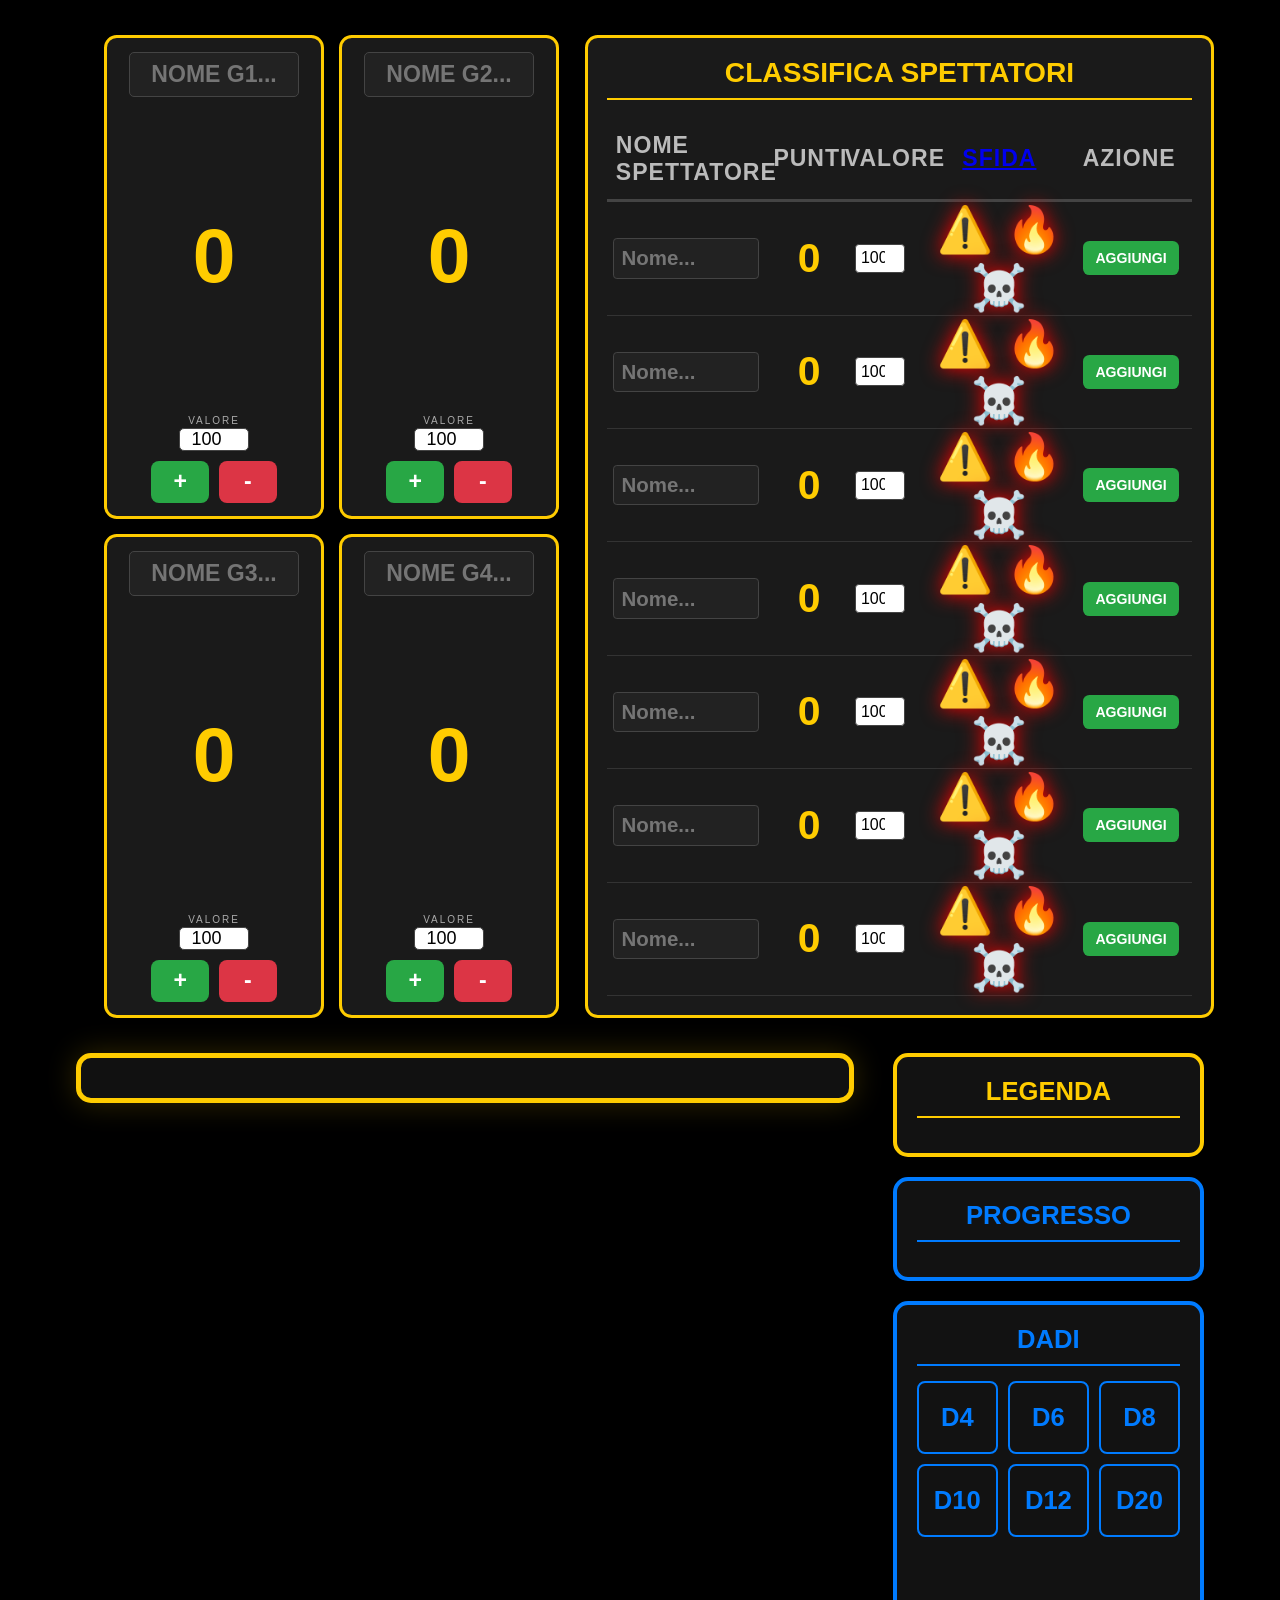
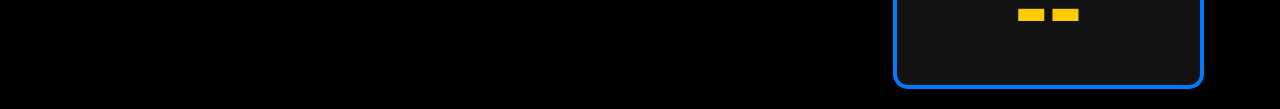
==== commit 0435e3c6: "aggiunte parti mancanti" ====
--- a/fase5.html
+++ b/fase5.html
@@ -228,7 +228,7 @@
     26: { q: "", a: "Dragonball", audio: "audio/tp.mp3" },
     27: { q: "", a: "2000/ 3", img: "immagini/carta5.PNG" },
     28: { q: "", a: "The Last of Us", img: "immagini/tlou2.PNG" },
-    29: { q: "", a: "Dragonball", audio: "audio/tp.mp3" },
+    29: { q: "", a: "La La Land", img: "immagini/land.PNG" },
     30: { q: "",  a: "" },
     31: { q: "Rosso - Tubo - Mamma", a: "Super Mario" }, 
     32: { q: "", a: "Naruto", audio: "audio/naruto2.mp3" },
@@ -242,7 +242,7 @@
     40: { q: "", a: "Ghost of Tsushima", img: "immagini/ghost.PNG" },
     41: { q: "", a: "Il Silenzio degli Innocenti", img: "immagini/silenzio.PNG" },
     42: { q: "",  a: "" },
-    43: { q: "Guerra - Spazio - Char", a: "Gundam" },
+    43: { q: "Licenza - Formiche - Ragno", a: "Hunter x Hunter" },
     44: { q: "", a: "One Piece", audio: "audio/op2.mp3" },
     45: { q: "", a: "4100/ Elf Noble", img: "immagini/carta8.PNG" },
     46: { q: "", a: "Elden Ring", img: "immagini/ring.PNG" },
@@ -256,7 +256,7 @@
     54: { q: "",  a: "" },
     55: { q: "Sport - Salto - Arancione", a: "Haikyuu" },
     56: { q: "", a: "Neon Genesis Evangelion", audio: "audio/asuka.mp3" },
-    57: { q: "", a: "Neon Genesis Evangelion", audio: "audio/asuka.mp3" },
+    57: { q: "", a: "Warrior / 4", img: "immagini/carta17.PNG" },,
     58: { q: "", a: "Stardew Valley", img: "immagini/valley.PNG" },
     59: { q: "", a: "Alien ", img: "immagini/alien.PNG" },
     60: { q: "",  a: "" },
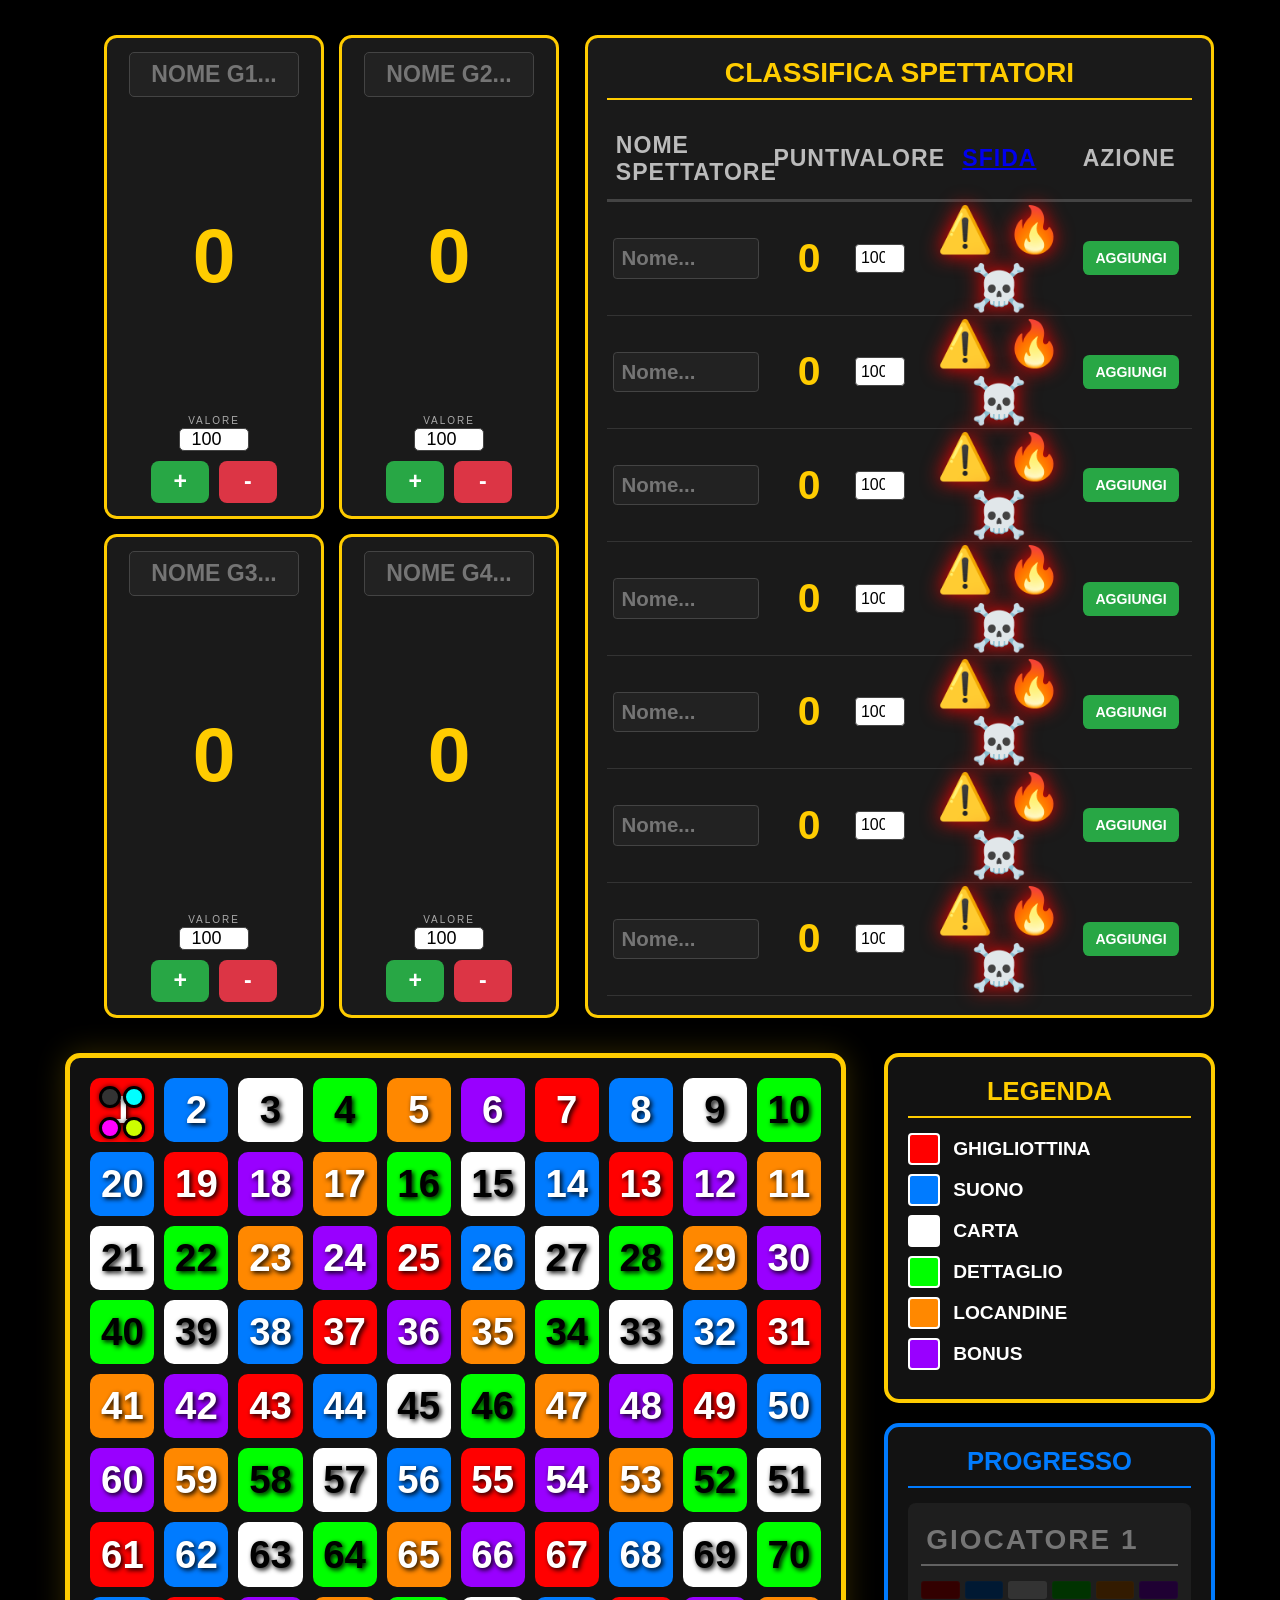
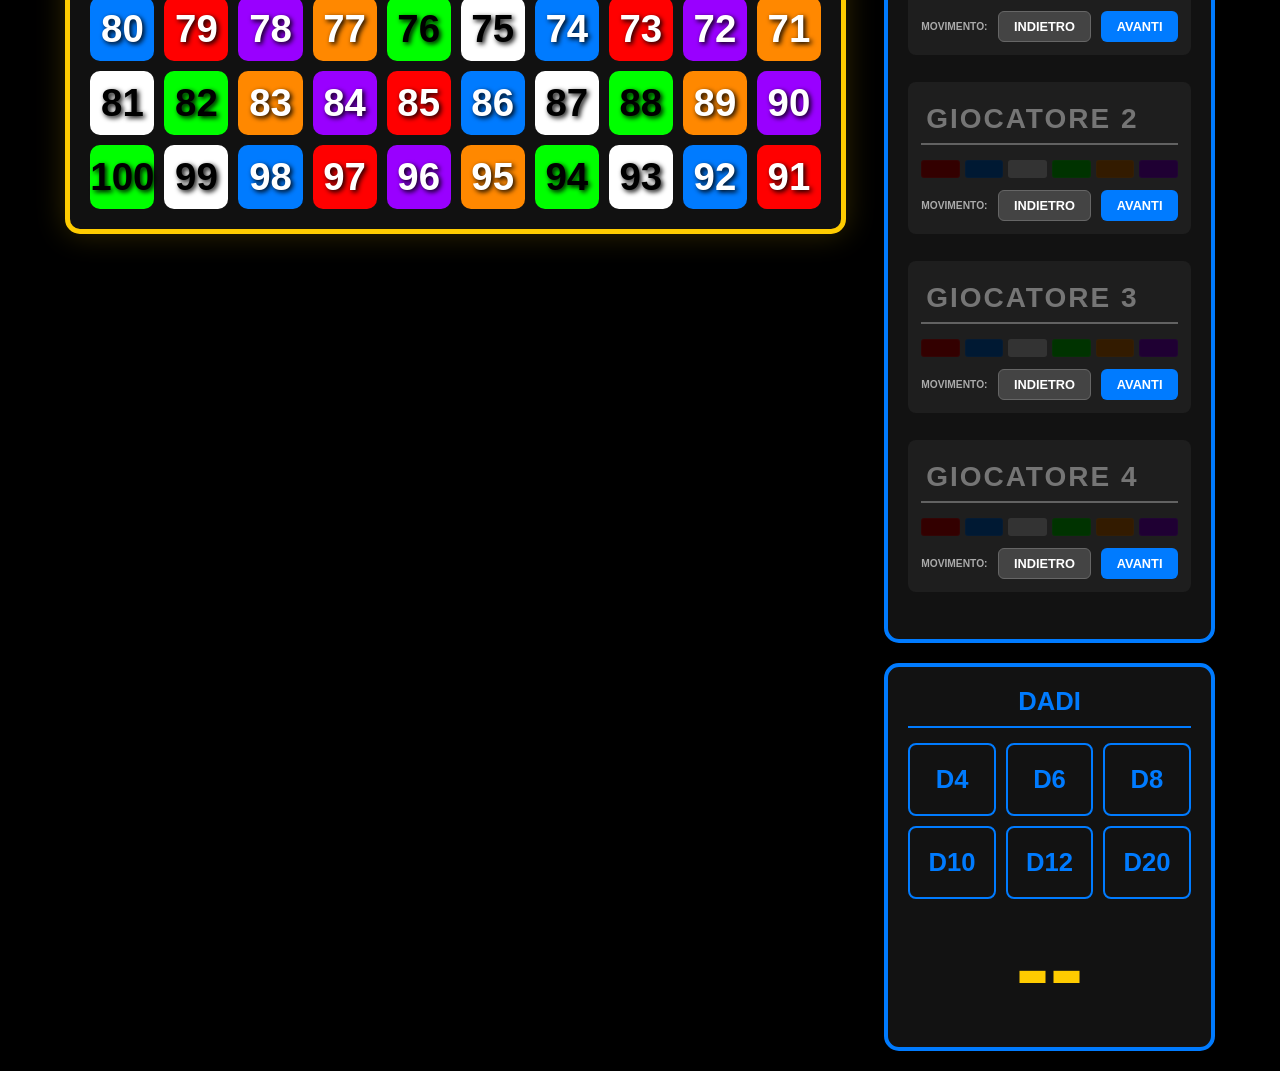
==== commit efb1081d: "bugfix" ====
--- a/fase5.html
+++ b/fase5.html
@@ -256,7 +256,7 @@
     54: { q: "",  a: "" },
     55: { q: "Sport - Salto - Arancione", a: "Haikyuu" },
     56: { q: "", a: "Neon Genesis Evangelion", audio: "audio/asuka.mp3" },
-    57: { q: "", a: "Warrior / 4", img: "immagini/carta17.PNG" },,
+    57: { q: "", a: "Warrior / 4", img: "immagini/carta17.PNG" },
     58: { q: "", a: "Stardew Valley", img: "immagini/valley.PNG" },
     59: { q: "", a: "Alien ", img: "immagini/alien.PNG" },
     60: { q: "",  a: "" },
